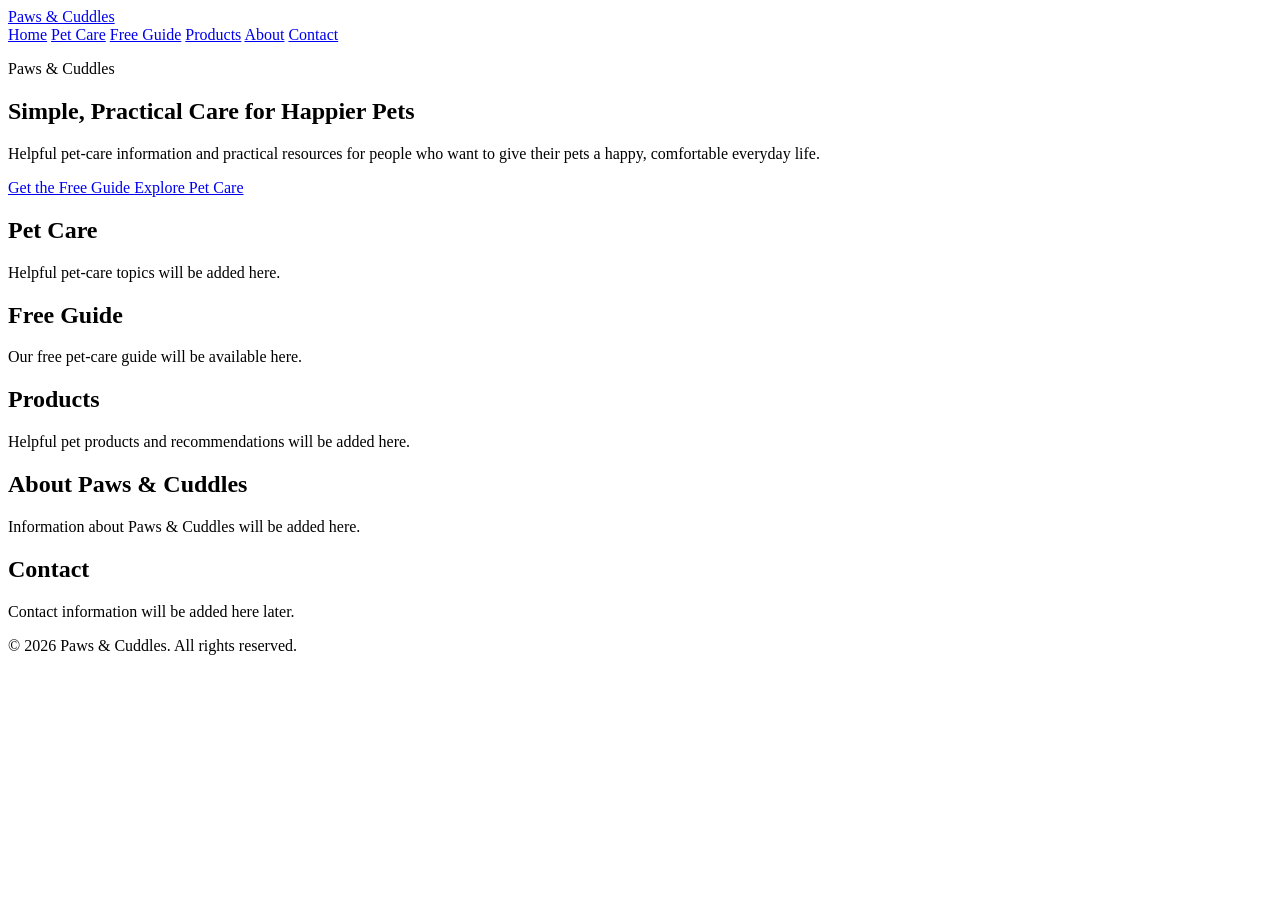
==== index.html @ 7f3f88e4 "Create index.html" ====
<!DOCTYPE html>
<html lang="en">
<head>
    <meta charset="UTF-8">
    <meta name="viewport" content="width=device-width, initial-scale=1.0">

    <title>Paws & Cuddles | Pet Care Made Simple</title>

    <meta
        name="description"
        content="Paws & Cuddles provides practical pet-care information, helpful guides, and resources for pet owners."
    >

    <link rel="stylesheet" href="css/styles.css">
</head>

<body>

    <header class="site-header">
        <div class="container">

            <a href="index.html" class="brand">
                Paws & Cuddles
            </a>

            <nav class="main-nav" aria-label="Main navigation">
                <a href="index.html">Home</a>
                <a href="#pet-care">Pet Care</a>
                <a href="#free-guide">Free Guide</a>
                <a href="#products">Products</a>
                <a href="#about">About</a>
                <a href="#contact">Contact</a>
            </nav>

        </div>
    </header>


    <main>

        <section class="hero">
            <div class="container">

                <p class="eyebrow">Paws & Cuddles</p>

                <h1>Simple, Practical Care for Happier Pets</h1>

                <p>
                    Helpful pet-care information and practical resources
                    for people who want to give their pets a happy,
                    comfortable everyday life.
                </p>

                <div class="hero-actions">
                    <a href="#free-guide" class="button">
                        Get the Free Guide
                    </a>

                    <a href="#pet-care" class="button button-secondary">
                        Explore Pet Care
                    </a>
                </div>

            </div>
        </section>


        <section id="pet-care" class="placeholder-section">
            <div class="container">
                <h2>Pet Care</h2>
                <p>
                    Helpful pet-care topics will be added here.
                </p>
            </div>
        </section>


        <section id="free-guide" class="placeholder-section">
            <div class="container">
                <h2>Free Guide</h2>
                <p>
                    Our free pet-care guide will be available here.
                </p>
            </div>
        </section>


        <section id="products" class="placeholder-section">
            <div class="container">
                <h2>Products</h2>
                <p>
                    Helpful pet products and recommendations will be
                    added here.
                </p>
            </div>
        </section>


        <section id="about" class="placeholder-section">
            <div class="container">
                <h2>About Paws & Cuddles</h2>
                <p>
                    Information about Paws & Cuddles will be added here.
                </p>
            </div>
        </section>


        <section id="contact" class="placeholder-section">
            <div class="container">
                <h2>Contact</h2>
                <p>
                    Contact information will be added here later.
                </p>
            </div>
        </section>

    </main>


    <footer class="site-footer">
        <div class="container">
            <p>
                &copy; 2026 Paws & Cuddles. All rights reserved.
            </p>
        </div>
    </footer>


    <script src="js/main.js"></script>

</body>
  </html>
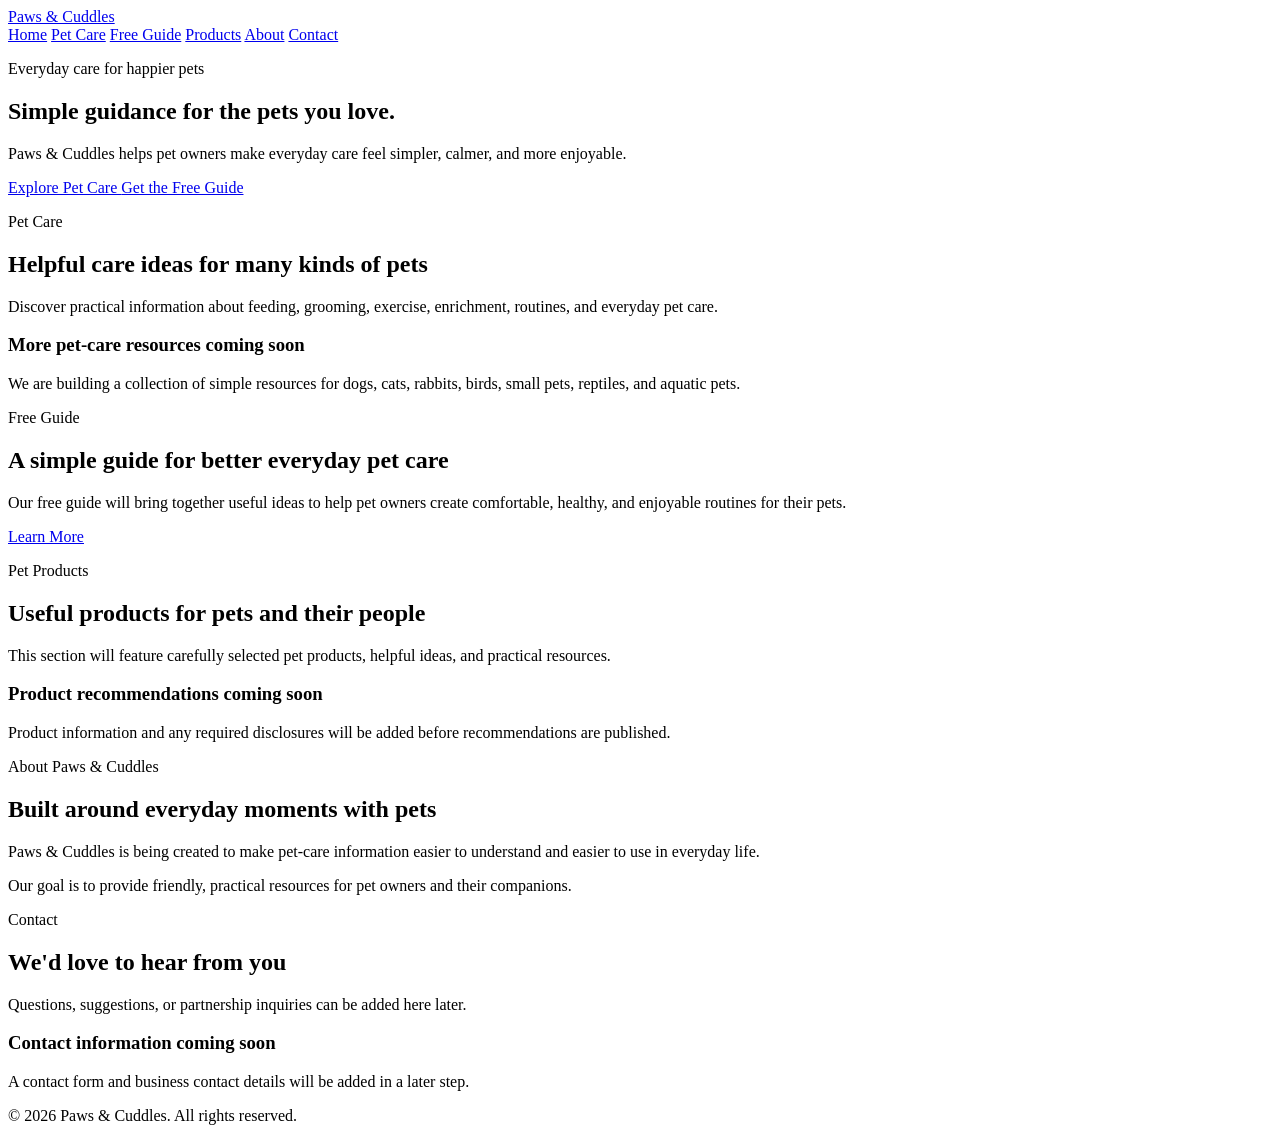
==== commit 54902388: "Build Paws & Cuddles homepage structure" ====
--- a/index.html
+++ b/index.html
@@ -1,133 +1,216 @@
-<!DOCTYPE html>
-<html lang="en">
+<!DOCTYPE html><html lang="en">
 <head>
     <meta charset="UTF-8">
-    <meta name="viewport" content="width=device-width, initial-scale=1.0">
-
-    <title>Paws & Cuddles | Pet Care Made Simple</title>
-
-    <meta
-        name="description"
-        content="Paws & Cuddles provides practical pet-care information, helpful guides, and resources for pet owners."
-    >
-
-    <link rel="stylesheet" href="css/styles.css">
-</head>
-
-<body>
-
-    <header class="site-header">
-        <div class="container">
-
-            <a href="index.html" class="brand">
-                Paws & Cuddles
+    <meta name="viewport" content="width=device-width, initial-scale=1.0"><title>Paws & Cuddles | Simple, Loving Pet Care</title>
+
+<meta
+    name="description"
+    content="Paws & Cuddles shares simple, practical pet-care guidance for dogs, cats, rabbits, birds, small pets, reptiles, and aquatic pets."
+>
+
+<link rel="stylesheet" href="CSS/styles.css">
+
+</head><body><!-- Header -->
+<header class="site-header">
+    <div class="container">
+
+        <a href="index.html" class="brand">
+            Paws & Cuddles
+        </a>
+
+        <nav class="main-nav" aria-label="Main navigation">
+            <a href="#home">Home</a>
+            <a href="#pet-care">Pet Care</a>
+            <a href="#free-guide">Free Guide</a>
+            <a href="#products">Products</a>
+            <a href="#about">About</a>
+            <a href="#contact">Contact</a>
+        </nav>
+
+    </div>
+</header>
+
+
+<main>
+
+    <!-- Hero -->
+    <section class="hero" id="home">
+        <div class="container">
+
+            <p class="eyebrow">Everyday care for happier pets</p>
+
+            <h1>
+                Simple guidance for the pets you love.
+            </h1>
+
+            <p>
+                Paws & Cuddles helps pet owners make everyday care
+                feel simpler, calmer, and more enjoyable.
+            </p>
+
+            <div class="hero-actions">
+                <a href="#pet-care" class="button">
+                    Explore Pet Care
+                </a>
+
+                <a href="#free-guide" class="button button-secondary">
+                    Get the Free Guide
+                </a>
+            </div>
+
+        </div>
+    </section>
+
+
+    <!-- Pet Care -->
+    <section class="placeholder-section" id="pet-care">
+        <div class="container">
+
+            <p class="eyebrow">Pet Care</p>
+
+            <h2>
+                Helpful care ideas for many kinds of pets
+            </h2>
+
+            <p>
+                Discover practical information about feeding, grooming,
+                exercise, enrichment, routines, and everyday pet care.
+            </p>
+
+            <div class="card">
+                <h3>More pet-care resources coming soon</h3>
+
+                <p>
+                    We are building a collection of simple resources
+                    for dogs, cats, rabbits, birds, small pets,
+                    reptiles, and aquatic pets.
+                </p>
+            </div>
+
+        </div>
+    </section>
+
+
+    <!-- Free Guide -->
+    <section class="placeholder-section" id="free-guide">
+        <div class="container">
+
+            <p class="eyebrow">Free Guide</p>
+
+            <h2>
+                A simple guide for better everyday pet care
+            </h2>
+
+            <p>
+                Our free guide will bring together useful ideas to help
+                pet owners create comfortable, healthy, and enjoyable
+                routines for their pets.
+            </p>
+
+            <a href="#contact" class="button">
+                Learn More
             </a>
 
-            <nav class="main-nav" aria-label="Main navigation">
-                <a href="index.html">Home</a>
-                <a href="#pet-care">Pet Care</a>
-                <a href="#free-guide">Free Guide</a>
-                <a href="#products">Products</a>
-                <a href="#about">About</a>
-                <a href="#contact">Contact</a>
-            </nav>
-
-        </div>
-    </header>
-
-
-    <main>
-
-        <section class="hero">
-            <div class="container">
-
-                <p class="eyebrow">Paws & Cuddles</p>
-
-                <h1>Simple, Practical Care for Happier Pets</h1>
+        </div>
+    </section>
+
+
+    <!-- Products -->
+    <section class="placeholder-section" id="products">
+        <div class="container">
+
+            <p class="eyebrow">Pet Products</p>
+
+            <h2>
+                Useful products for pets and their people
+            </h2>
+
+            <p>
+                This section will feature carefully selected pet products,
+                helpful ideas, and practical resources.
+            </p>
+
+            <div class="card">
+                <h3>Product recommendations coming soon</h3>
 
                 <p>
-                    Helpful pet-care information and practical resources
-                    for people who want to give their pets a happy,
-                    comfortable everyday life.
+                    Product information and any required disclosures
+                    will be added before recommendations are published.
                 </p>
-
-                <div class="hero-actions">
-                    <a href="#free-guide" class="button">
-                        Get the Free Guide
-                    </a>
-
-                    <a href="#pet-care" class="button button-secondary">
-                        Explore Pet Care
-                    </a>
-                </div>
-
-            </div>
-        </section>
-
-
-        <section id="pet-care" class="placeholder-section">
-            <div class="container">
-                <h2>Pet Care</h2>
+            </div>
+
+        </div>
+    </section>
+
+
+    <!-- About -->
+    <section class="placeholder-section" id="about">
+        <div class="container">
+
+            <p class="eyebrow">About Paws & Cuddles</p>
+
+            <h2>
+                Built around everyday moments with pets
+            </h2>
+
+            <p>
+                Paws & Cuddles is being created to make pet-care
+                information easier to understand and easier to use
+                in everyday life.
+            </p>
+
+            <p>
+                Our goal is to provide friendly, practical resources
+                for pet owners and their companions.
+            </p>
+
+        </div>
+    </section>
+
+
+    <!-- Contact -->
+    <section class="placeholder-section" id="contact">
+        <div class="container">
+
+            <p class="eyebrow">Contact</p>
+
+            <h2>
+                We'd love to hear from you
+            </h2>
+
+            <p>
+                Questions, suggestions, or partnership inquiries
+                can be added here later.
+            </p>
+
+            <div class="card">
+                <h3>Contact information coming soon</h3>
+
                 <p>
-                    Helpful pet-care topics will be added here.
+                    A contact form and business contact details
+                    will be added in a later step.
                 </p>
             </div>
-        </section>
-
-
-        <section id="free-guide" class="placeholder-section">
-            <div class="container">
-                <h2>Free Guide</h2>
-                <p>
-                    Our free pet-care guide will be available here.
-                </p>
-            </div>
-        </section>
-
-
-        <section id="products" class="placeholder-section">
-            <div class="container">
-                <h2>Products</h2>
-                <p>
-                    Helpful pet products and recommendations will be
-                    added here.
-                </p>
-            </div>
-        </section>
-
-
-        <section id="about" class="placeholder-section">
-            <div class="container">
-                <h2>About Paws & Cuddles</h2>
-                <p>
-                    Information about Paws & Cuddles will be added here.
-                </p>
-            </div>
-        </section>
-
-
-        <section id="contact" class="placeholder-section">
-            <div class="container">
-                <h2>Contact</h2>
-                <p>
-                    Contact information will be added here later.
-                </p>
-            </div>
-        </section>
-
-    </main>
-
-
-    <footer class="site-footer">
-        <div class="container">
-            <p>
-                &copy; 2026 Paws & Cuddles. All rights reserved.
-            </p>
-        </div>
-    </footer>
-
-
-    <script src="js/main.js"></script>
+
+        </div>
+    </section>
+
+</main>
+
+
+<!-- Footer -->
+<footer class="site-footer">
+    <div class="container">
+
+        <p>
+            &copy; 2026 Paws & Cuddles. All rights reserved.
+        </p>
+
+    </div>
+</footer>
+
+
+<script src="js/main.js"></script>
 
 </body>
-  </html>
+</html>
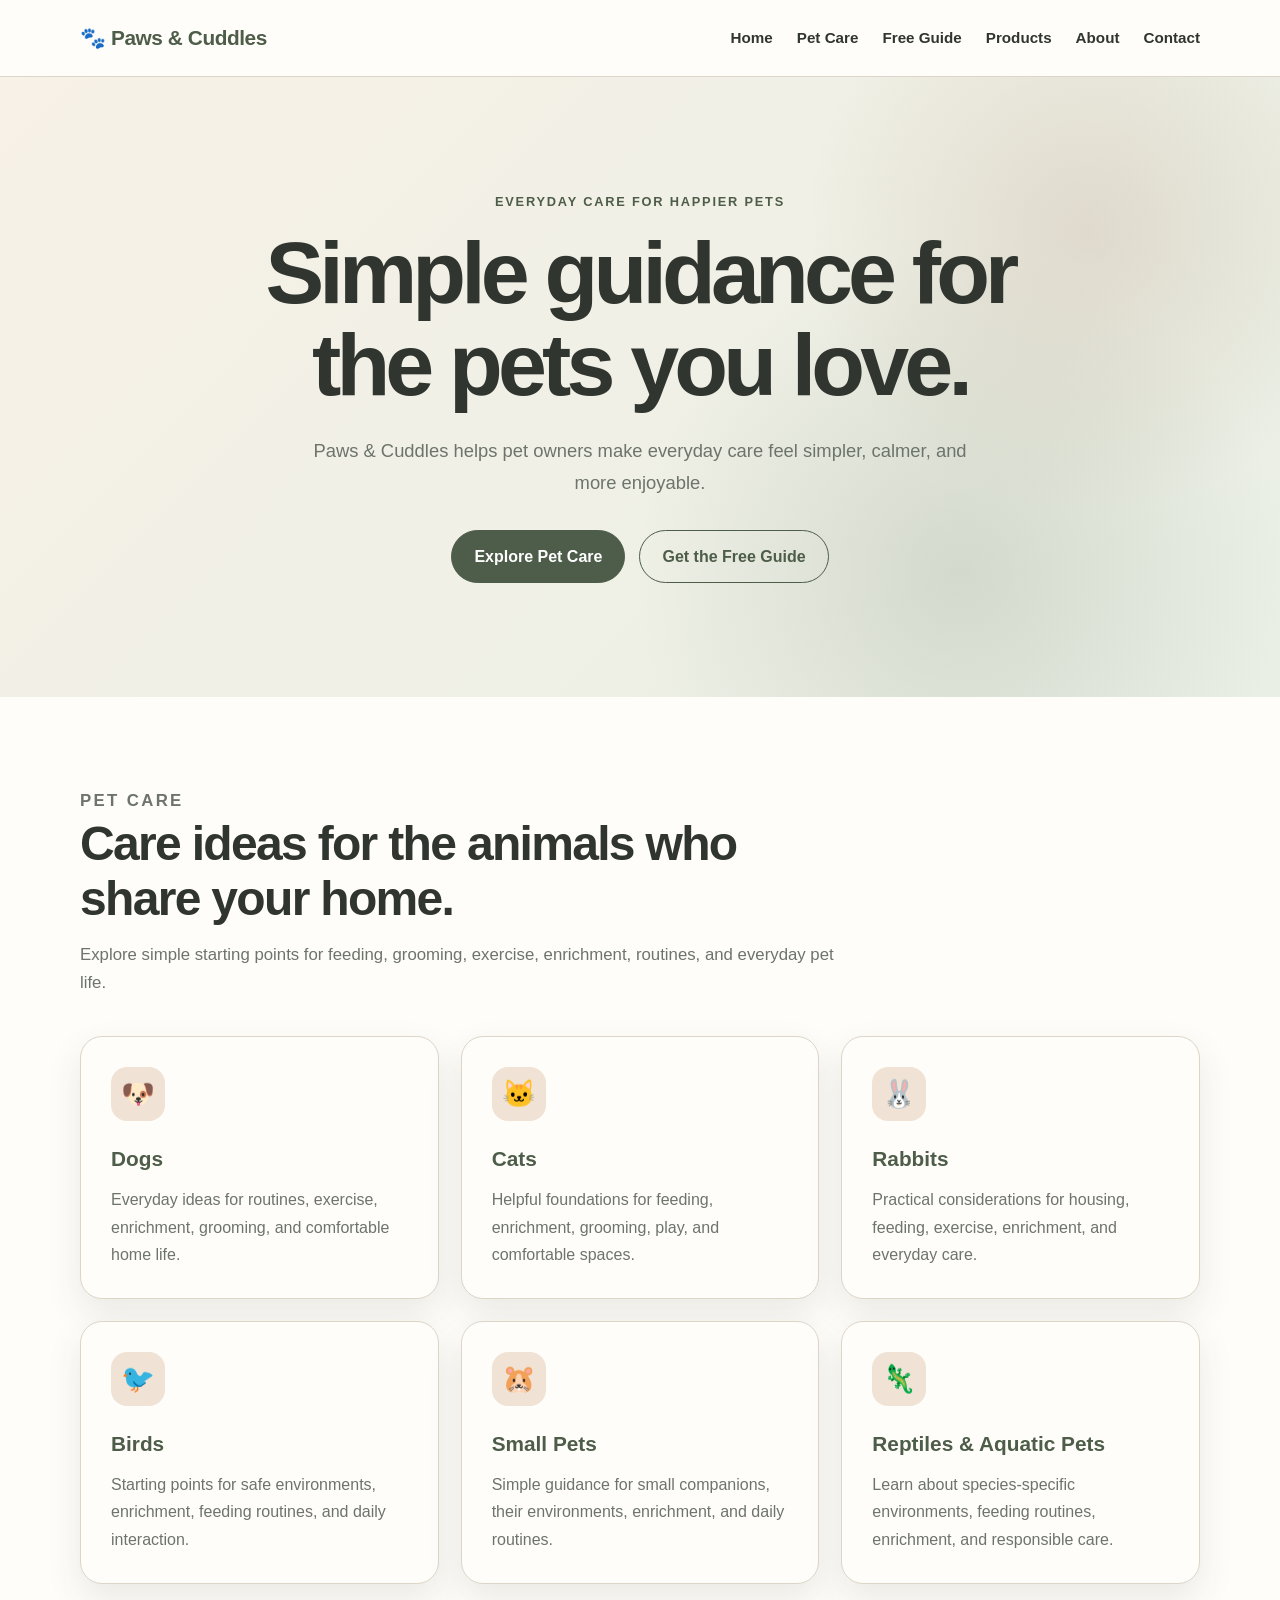
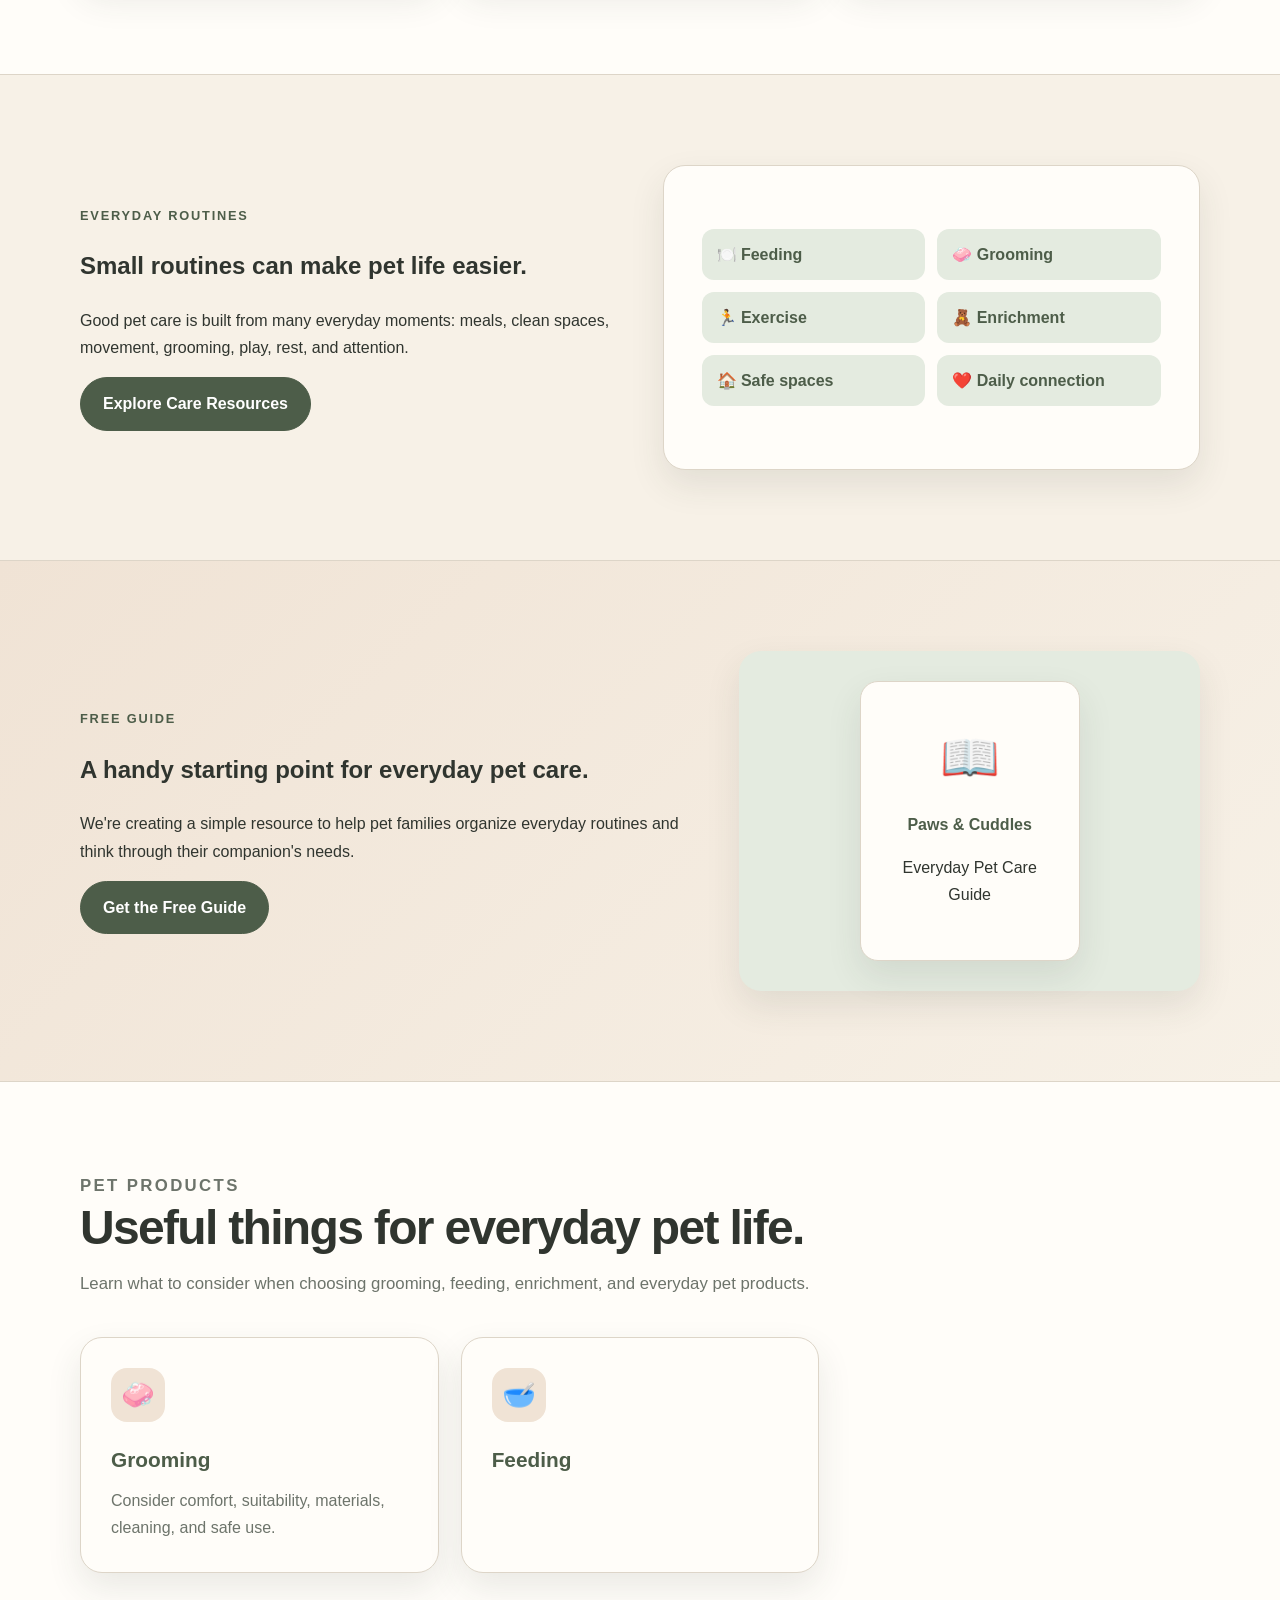
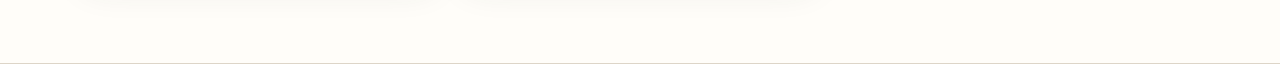
==== commit 648e7f43: "Update index.html" ====
--- a/index.html
+++ b/index.html
@@ -1,27 +1,560 @@
-<!DOCTYPE html><html lang="en">
+<!DOCTYPE html>
+<html lang="en">
 <head>
     <meta charset="UTF-8">
-    <meta name="viewport" content="width=device-width, initial-scale=1.0"><title>Paws & Cuddles | Simple, Loving Pet Care</title>
-
-<meta
-    name="description"
-    content="Paws & Cuddles shares simple, practical pet-care guidance for dogs, cats, rabbits, birds, small pets, reptiles, and aquatic pets."
->
-
-<link rel="stylesheet" href="CSS/styles.css">
-
-</head><body><!-- Header -->
+
+    <meta
+        name="viewport"
+        content="width=device-width, initial-scale=1.0"
+    >
+
+    <title>Paws & Cuddles | Simple, Loving Pet Care</title>
+
+    <meta
+        name="description"
+        content="Paws & Cuddles shares simple, practical pet-care guidance for dogs, cats, rabbits, birds, small pets, reptiles, and aquatic pets."
+    >
+
+    <style>
+        :root {
+            --cream: #f7f1e7;
+            --cream-dark: #eee4d5;
+            --white: #fffdf9;
+            --sage: #71806b;
+            --sage-dark: #4d5d49;
+            --sage-light: #e4ebe0;
+            --brown: #9a7659;
+            --brown-light: #f0e3d5;
+            --text: #30352f;
+            --muted: #6d746b;
+            --border: #ddd5c8;
+            --shadow: 0 15px 35px rgba(50, 55, 48, 0.10);
+            --radius: 22px;
+            --max-width: 1120px;
+        }
+
+        * {
+            box-sizing: border-box;
+        }
+
+        html {
+            scroll-behavior: smooth;
+        }
+
+        body {
+            margin: 0;
+            background: var(--white);
+            color: var(--text);
+            font-family: Arial, Helvetica, sans-serif;
+            line-height: 1.7;
+        }
+
+        a {
+            color: var(--sage-dark);
+            text-decoration: none;
+        }
+
+        a:hover {
+            text-decoration: none;
+        }
+
+        .container {
+            width: min(92%, var(--max-width));
+            margin: 0 auto;
+        }
+
+        /* HEADER */
+
+        .site-header {
+            position: sticky;
+            top: 0;
+            z-index: 1000;
+            background: rgba(255, 253, 249, 0.97);
+            border-bottom: 1px solid var(--border);
+            backdrop-filter: blur(10px);
+        }
+
+        .site-header .container {
+            min-height: 76px;
+            display: flex;
+            align-items: center;
+            justify-content: space-between;
+            gap: 30px;
+        }
+
+        .brand {
+            color: var(--sage-dark);
+            font-size: 1.3rem;
+            font-weight: 800;
+            letter-spacing: -0.02em;
+        }
+
+        .main-nav {
+            display: flex;
+            align-items: center;
+            gap: 24px;
+        }
+
+        .main-nav a {
+            color: var(--text);
+            font-size: 0.95rem;
+            font-weight: 600;
+        }
+
+        .main-nav a:hover {
+            color: var(--sage-dark);
+        }
+
+        /* HERO */
+
+        .hero {
+            min-height: 620px;
+            display: flex;
+            align-items: center;
+            background:
+                radial-gradient(
+                    circle at 85% 25%,
+                    rgba(154, 118, 89, 0.18),
+                    transparent 24%
+                ),
+                radial-gradient(
+                    circle at 75% 80%,
+                    rgba(113, 128, 107, 0.20),
+                    transparent 30%
+                ),
+                linear-gradient(
+                    135deg,
+                    #f7f1e7,
+                    #e9efe5
+                );
+            padding: 100px 0;
+        }
+
+        .hero .container {
+            max-width: 900px;
+            text-align: center;
+        }
+
+        .eyebrow {
+            margin: 0 0 14px;
+            color: var(--sage-dark);
+            font-size: 0.8rem;
+            font-weight: 800;
+            letter-spacing: 0.14em;
+            text-transform: uppercase;
+        }
+
+        .hero h1 {
+            max-width: 850px;
+            margin: 0 auto 24px;
+            color: var(--text);
+            font-size: clamp(2.7rem, 7vw, 5.5rem);
+            line-height: 1.05;
+            letter-spacing: -0.055em;
+        }
+
+        .hero-description {
+            max-width: 690px;
+            margin: 0 auto 32px;
+            color: var(--muted);
+            font-size: 1.15rem;
+        }
+
+        .hero-actions {
+            display: flex;
+            justify-content: center;
+            flex-wrap: wrap;
+            gap: 14px;
+        }
+
+        /* BUTTONS */
+
+        .button {
+            display: inline-flex;
+            align-items: center;
+            justify-content: center;
+            min-height: 48px;
+            padding: 12px 22px;
+            border: 1px solid var(--sage-dark);
+            border-radius: 999px;
+            background: var(--sage-dark);
+            color: #ffffff;
+            font-weight: 700;
+            transition: 0.2s ease;
+        }
+
+        .button:hover {
+            background: var(--sage);
+            border-color: var(--sage);
+            color: #ffffff;
+            transform: translateY(-2px);
+        }
+
+        .button-secondary {
+            background: transparent;
+            color: var(--sage-dark);
+        }
+
+        .button-secondary:hover {
+            background: var(--sage-light);
+            color: var(--sage-dark);
+        }
+
+        /* SECTIONS */
+
+        .section {
+            padding: 90px 0;
+            border-bottom: 1px solid var(--border);
+        }
+
+        .section-soft {
+            background: var(--cream);
+        }
+
+        .section-sage {
+            background: var(--sage-light);
+        }
+
+        .section-heading {
+            max-width: 760px;
+            margin-bottom: 38px;
+        }
+
+        .section-heading h2 {
+            margin: 0 0 15px;
+            font-size: clamp(2rem, 4vw, 3rem);
+            line-height: 1.15;
+            letter-spacing: -0.035em;
+        }
+
+        .section-heading p {
+            margin: 0;
+            color: var(--muted);
+            font-size: 1.05rem;
+        }
+
+        /* CARDS */
+
+        .card-grid {
+            display: grid;
+            grid-template-columns: repeat(3, 1fr);
+            gap: 22px;
+        }
+
+        .card {
+            padding: 30px;
+            background: var(--white);
+            border: 1px solid var(--border);
+            border-radius: var(--radius);
+            box-shadow: var(--shadow);
+            transition: 0.2s ease;
+        }
+
+        .card:hover {
+            transform: translateY(-4px);
+        }
+
+        .card-icon {
+            width: 54px;
+            height: 54px;
+            display: flex;
+            align-items: center;
+            justify-content: center;
+            margin-bottom: 20px;
+            border-radius: 16px;
+            background: var(--brown-light);
+            font-size: 1.7rem;
+        }
+
+        .card h3 {
+            margin: 0 0 10px;
+            color: var(--sage-dark);
+            font-size: 1.3rem;
+        }
+
+        .card p {
+            margin: 0;
+            color: var(--muted);
+        }
+
+        /* FEATURE */
+
+        .feature {
+            display: grid;
+            grid-template-columns: 1fr 1fr;
+            gap: 45px;
+            align-items: center;
+        }
+
+        .feature-box {
+            padding: 38px;
+            background: var(--white);
+            border: 1px solid var(--border);
+            border-radius: var(--radius);
+            box-shadow: var(--shadow);
+        }
+
+        .feature-box h2 {
+            margin-top: 0;
+            font-size: 2.3rem;
+            line-height: 1.15;
+        }
+
+        .feature-box p {
+            color: var(--muted);
+        }
+
+        .pet-list {
+            display: grid;
+            grid-template-columns: 1fr 1fr;
+            gap: 12px;
+            margin: 25px 0;
+            padding: 0;
+            list-style: none;
+        }
+
+        .pet-list li {
+            padding: 12px 15px;
+            background: var(--sage-light);
+            border-radius: 12px;
+            color: var(--sage-dark);
+            font-weight: 700;
+        }
+
+        /* GUIDE */
+
+        .guide {
+            background:
+                linear-gradient(
+                    135deg,
+                    var(--brown-light),
+                    var(--cream)
+                );
+        }
+
+        .guide-box {
+            display: grid;
+            grid-template-columns: 1fr 0.75fr;
+            gap: 45px;
+            align-items: center;
+        }
+
+        .guide-art {
+            min-height: 280px;
+            display: flex;
+            align-items: center;
+            justify-content: center;
+            padding: 30px;
+            border-radius: var(--radius);
+            background: var(--sage-light);
+            box-shadow: var(--shadow);
+        }
+
+        .guide-card {
+            width: 220px;
+            padding: 35px 25px;
+            background: var(--white);
+            border: 1px solid var(--border);
+            border-radius: 18px;
+            box-shadow: var(--shadow);
+            text-align: center;
+        }
+
+        .guide-card span {
+            display: block;
+            margin-bottom: 12px;
+            font-size: 3rem;
+        }
+
+        .guide-card strong {
+            color: var(--sage-dark);
+        }
+
+        /* ABOUT */
+
+        .about-box {
+            max-width: 850px;
+        }
+
+        .about-box p {
+            color: var(--muted);
+            font-size: 1.05rem;
+        }
+
+        /* CONTACT */
+
+        .contact-box {
+            padding: 40px;
+            background: var(--white);
+            border: 1px solid var(--border);
+            border-radius: var(--radius);
+            box-shadow: var(--shadow);
+        }
+
+        .contact-box p {
+            color: var(--muted);
+        }
+
+        .email {
+            display: inline-block;
+            margin: 10px 0 25px;
+            font-weight: 800;
+            font-size: 1.1rem;
+        }
+
+        /* FOOTER */
+
+        .site-footer {
+            padding: 55px 0 25px;
+            background: #343c33;
+            color: #ffffff;
+        }
+
+        .footer-grid {
+            display: grid;
+            grid-template-columns: 1.5fr 1fr 1fr;
+            gap: 40px;
+        }
+
+        .footer-brand {
+            color: #ffffff;
+        }
+
+        .site-footer h3 {
+            margin-top: 0;
+        }
+
+        .site-footer p {
+            color: #dce2d9;
+        }
+
+        .site-footer a {
+            display: block;
+            margin: 8px 0;
+            color: #dce2d9;
+        }
+
+        .site-footer a:hover {
+            color: #ffffff;
+        }
+
+        .footer-bottom {
+            margin-top: 40px;
+            padding-top: 20px;
+            border-top: 1px solid rgba(255,255,255,0.15);
+            color: #cbd2c9;
+            font-size: 0.9rem;
+        }
+
+        /* MOBILE */
+
+        @media (max-width: 850px) {
+
+            .main-nav {
+                gap: 13px;
+            }
+
+            .main-nav a {
+                font-size: 0.82rem;
+            }
+
+            .card-grid {
+                grid-template-columns: 1fr 1fr;
+            }
+
+            .feature,
+            .guide-box {
+                grid-template-columns: 1fr;
+            }
+
+            .hero {
+                min-height: auto;
+                padding: 80px 0;
+            }
+        }
+
+        @media (max-width: 600px) {
+
+            .container {
+                width: min(90%, var(--max-width));
+            }
+
+            .site-header .container {
+                min-height: auto;
+                padding: 14px 0;
+                flex-direction: column;
+                gap: 10px;
+            }
+
+            .main-nav {
+                width: 100%;
+                justify-content: center;
+                flex-wrap: wrap;
+                gap: 7px 13px;
+            }
+
+            .main-nav a {
+                font-size: 0.77rem;
+            }
+
+            .hero {
+                padding: 70px 0;
+            }
+
+            .hero h1 {
+                font-size: 2.7rem;
+            }
+
+            .hero-description {
+                font-size: 1rem;
+            }
+
+            .hero-actions {
+                flex-direction: column;
+            }
+
+            .button {
+                width: 100%;
+            }
+
+            .section {
+                padding: 60px 0;
+            }
+
+            .card-grid {
+                grid-template-columns: 1fr;
+            }
+
+            .pet-list {
+                grid-template-columns: 1fr;
+            }
+
+            .feature-box,
+            .contact-box {
+                padding: 25px;
+            }
+
+            .footer-grid {
+                grid-template-columns: 1fr;
+                gap: 25px;
+            }
+        }
+    </style>
+</head>
+
+<body>
+
 <header class="site-header">
     <div class="container">
 
         <a href="index.html" class="brand">
-            Paws & Cuddles
+            🐾 Paws & Cuddles
         </a>
 
         <nav class="main-nav" aria-label="Main navigation">
             <a href="#home">Home</a>
             <a href="#pet-care">Pet Care</a>
-            <a href="#free-guide">Free Guide</a>
+            <a href="#guide">Free Guide</a>
             <a href="#products">Products</a>
             <a href="#about">About</a>
             <a href="#contact">Contact</a>
@@ -30,20 +563,22 @@
     </div>
 </header>
 
-
 <main>
 
-    <!-- Hero -->
+    <!-- HERO -->
+
     <section class="hero" id="home">
         <div class="container">
 
-            <p class="eyebrow">Everyday care for happier pets</p>
+            <p class="eyebrow">
+                Everyday care for happier pets
+            </p>
 
             <h1>
                 Simple guidance for the pets you love.
             </h1>
 
-            <p>
+            <p class="hero-description">
                 Paws & Cuddles helps pet owners make everyday care
                 feel simpler, calmer, and more enjoyable.
             </p>
@@ -53,7 +588,7 @@
                     Explore Pet Care
                 </a>
 
-                <a href="#free-guide" class="button button-secondary">
+                <a href="#guide" class="button button-secondary">
                     Get the Free Guide
                 </a>
             </div>
@@ -62,155 +597,265 @@
     </section>
 
 
-    <!-- Pet Care -->
-    <section class="placeholder-section" id="pet-care">
+    <!-- PET CARE -->
+
+    <section class="section" id="pet-care">
+
         <div class="container">
 
-            <p class="eyebrow">Pet Care</p>
-
-            <h2>
-                Helpful care ideas for many kinds of pets
-            </h2>
-
-            <p>
-                Discover practical information about feeding, grooming,
-                exercise, enrichment, routines, and everyday pet care.
-            </p>
-
-            <div class="card">
-                <h3>More pet-care resources coming soon</h3>
+            <div class="section-heading">
+
+                <p class="eyebrow">
+                    Pet Care
+                </p>
+
+                <h2>
+                    Care ideas for the animals who share your home.
+                </h2>
 
                 <p>
-                    We are building a collection of simple resources
-                    for dogs, cats, rabbits, birds, small pets,
-                    reptiles, and aquatic pets.
+                    Explore simple starting points for feeding,
+                    grooming, exercise, enrichment, routines,
+                    and everyday pet life.
                 </p>
+
             </div>
 
+            <div class="card-grid">
+
+                <article class="card">
+                    <div class="card-icon">🐶</div>
+
+                    <h3>Dogs</h3>
+
+                    <p>
+                        Everyday ideas for routines, exercise,
+                        enrichment, grooming, and comfortable
+                        home life.
+                    </p>
+                </article>
+
+                <article class="card">
+                    <div class="card-icon">🐱</div>
+
+                    <h3>Cats</h3>
+
+                    <p>
+                        Helpful foundations for feeding,
+                        enrichment, grooming, play, and
+                        comfortable spaces.
+                    </p>
+                </article>
+
+                <article class="card">
+                    <div class="card-icon">🐰</div>
+
+                    <h3>Rabbits</h3>
+
+                    <p>
+                        Practical considerations for housing,
+                        feeding, exercise, enrichment, and
+                        everyday care.
+                    </p>
+                </article>
+
+                <article class="card">
+                    <div class="card-icon">🐦</div>
+
+                    <h3>Birds</h3>
+
+                    <p>
+                        Starting points for safe environments,
+                        enrichment, feeding routines, and
+                        daily interaction.
+                    </p>
+                </article>
+
+                <article class="card">
+                    <div class="card-icon">🐹</div>
+
+                    <h3>Small Pets</h3>
+
+                    <p>
+                        Simple guidance for small companions,
+                        their environments, enrichment, and
+                        daily routines.
+                    </p>
+                </article>
+
+                <article class="card">
+                    <div class="card-icon">🦎</div>
+
+                    <h3>Reptiles & Aquatic Pets</h3>
+
+                    <p>
+                        Learn about species-specific environments,
+                        feeding routines, enrichment, and
+                        responsible care.
+                    </p>
+                </article>
+
+            </div>
+
         </div>
+
     </section>
 
 
-    <!-- Free Guide -->
-    <section class="placeholder-section" id="free-guide">
+    <!-- ROUTINES -->
+
+    <section class="section section-soft">
+
         <div class="container">
 
-            <p class="eyebrow">Free Guide</p>
-
-            <h2>
-                A simple guide for better everyday pet care
-            </h2>
-
-            <p>
-                Our free guide will bring together useful ideas to help
-                pet owners create comfortable, healthy, and enjoyable
-                routines for their pets.
-            </p>
-
-            <a href="#contact" class="button">
-                Learn More
-            </a>
+            <div class="feature">
+
+                <div>
+
+                    <p class="eyebrow">
+                        Everyday routines
+                    </p>
+
+                    <h2>
+                        Small routines can make pet life easier.
+                    </h2>
+
+                    <p>
+                        Good pet care is built from many everyday
+                        moments: meals, clean spaces, movement,
+                        grooming, play, rest, and attention.
+                    </p>
+
+                    <a href="pet-care.html" class="button">
+                        Explore Care Resources
+                    </a>
+
+                </div>
+
+                <div class="feature-box">
+
+                    <ul class="pet-list">
+
+                        <li>🍽️ Feeding</li>
+
+                        <li>🧼 Grooming</li>
+
+                        <li>🏃 Exercise</li>
+
+                        <li>🧸 Enrichment</li>
+
+                        <li>🏠 Safe spaces</li>
+
+                        <li>❤️ Daily connection</li>
+
+                    </ul>
+
+                </div>
+
+            </div>
 
         </div>
+
     </section>
 
 
-    <!-- Products -->
-    <section class="placeholder-section" id="products">
+    <!-- FREE GUIDE -->
+
+    <section class="section guide" id="guide">
+
         <div class="container">
 
-            <p class="eyebrow">Pet Products</p>
-
-            <h2>
-                Useful products for pets and their people
-            </h2>
-
-            <p>
-                This section will feature carefully selected pet products,
-                helpful ideas, and practical resources.
-            </p>
-
-            <div class="card">
-                <h3>Product recommendations coming soon</h3>
+            <div class="guide-box">
+
+                <div>
+
+                    <p class="eyebrow">
+                        Free Guide
+                    </p>
+
+                    <h2>
+                        A handy starting point for everyday pet care.
+                    </h2>
+
+                    <p>
+                        We're creating a simple resource to help
+                        pet families organize everyday routines
+                        and think through their companion's needs.
+                    </p>
+
+                    <a href="free-guide.html" class="button">
+                        Get the Free Guide
+                    </a>
+
+                </div>
+
+                <div class="guide-art">
+
+                    <div class="guide-card">
+
+                        <span>📖</span>
+
+                        <strong>
+                            Paws & Cuddles
+                        </strong>
+
+                        <p>
+                            Everyday Pet Care Guide
+                        </p>
+
+                    </div>
+
+                </div>
+
+            </div>
+
+        </div>
+
+    </section>
+
+
+    <!-- PRODUCTS -->
+
+    <section class="section" id="products">
+
+        <div class="container">
+
+            <div class="section-heading">
+
+                <p class="eyebrow">
+                    Pet Products
+                </p>
+
+                <h2>
+                    Useful things for everyday pet life.
+                </h2>
 
                 <p>
-                    Product information and any required disclosures
-                    will be added before recommendations are published.
+                    Learn what to consider when choosing grooming,
+                    feeding, enrichment, and everyday pet products.
                 </p>
+
             </div>
 
-        </div>
-    </section>
-
-
-    <!-- About -->
-    <section class="placeholder-section" id="about">
-        <div class="container">
-
-            <p class="eyebrow">About Paws & Cuddles</p>
-
-            <h2>
-                Built around everyday moments with pets
-            </h2>
-
-            <p>
-                Paws & Cuddles is being created to make pet-care
-                information easier to understand and easier to use
-                in everyday life.
-            </p>
-
-            <p>
-                Our goal is to provide friendly, practical resources
-                for pet owners and their companions.
-            </p>
-
-        </div>
-    </section>
-
-
-    <!-- Contact -->
-    <section class="placeholder-section" id="contact">
-        <div class="container">
-
-            <p class="eyebrow">Contact</p>
-
-            <h2>
-                We'd love to hear from you
-            </h2>
-
-            <p>
-                Questions, suggestions, or partnership inquiries
-                can be added here later.
-            </p>
-
-            <div class="card">
-                <h3>Contact information coming soon</h3>
-
-                <p>
-                    A contact form and business contact details
-                    will be added in a later step.
-                </p>
-            </div>
-
-        </div>
-    </section>
-
-</main>
-
-
-<!-- Footer -->
-<footer class="site-footer">
-    <div class="container">
-
-        <p>
-            &copy; 2026 Paws & Cuddles. All rights reserved.
-        </p>
-
-    </div>
-</footer>
-
-
-<script src="js/main.js"></script>
-
-</body>
-</html>
+            <div class="card-grid">
+
+                <article class="card">
+
+                    <div class="card-icon">🧼</div>
+
+                    <h3>Grooming</h3>
+
+                    <p>
+                        Consider comfort, suitability, materials,
+                        cleaning, and safe use.
+                    </p>
+
+                </article>
+
+                <article class="card">
+
+                    <div class="card-icon">🥣</div>
+
+                    <h3>Feeding</h3>
+
+       
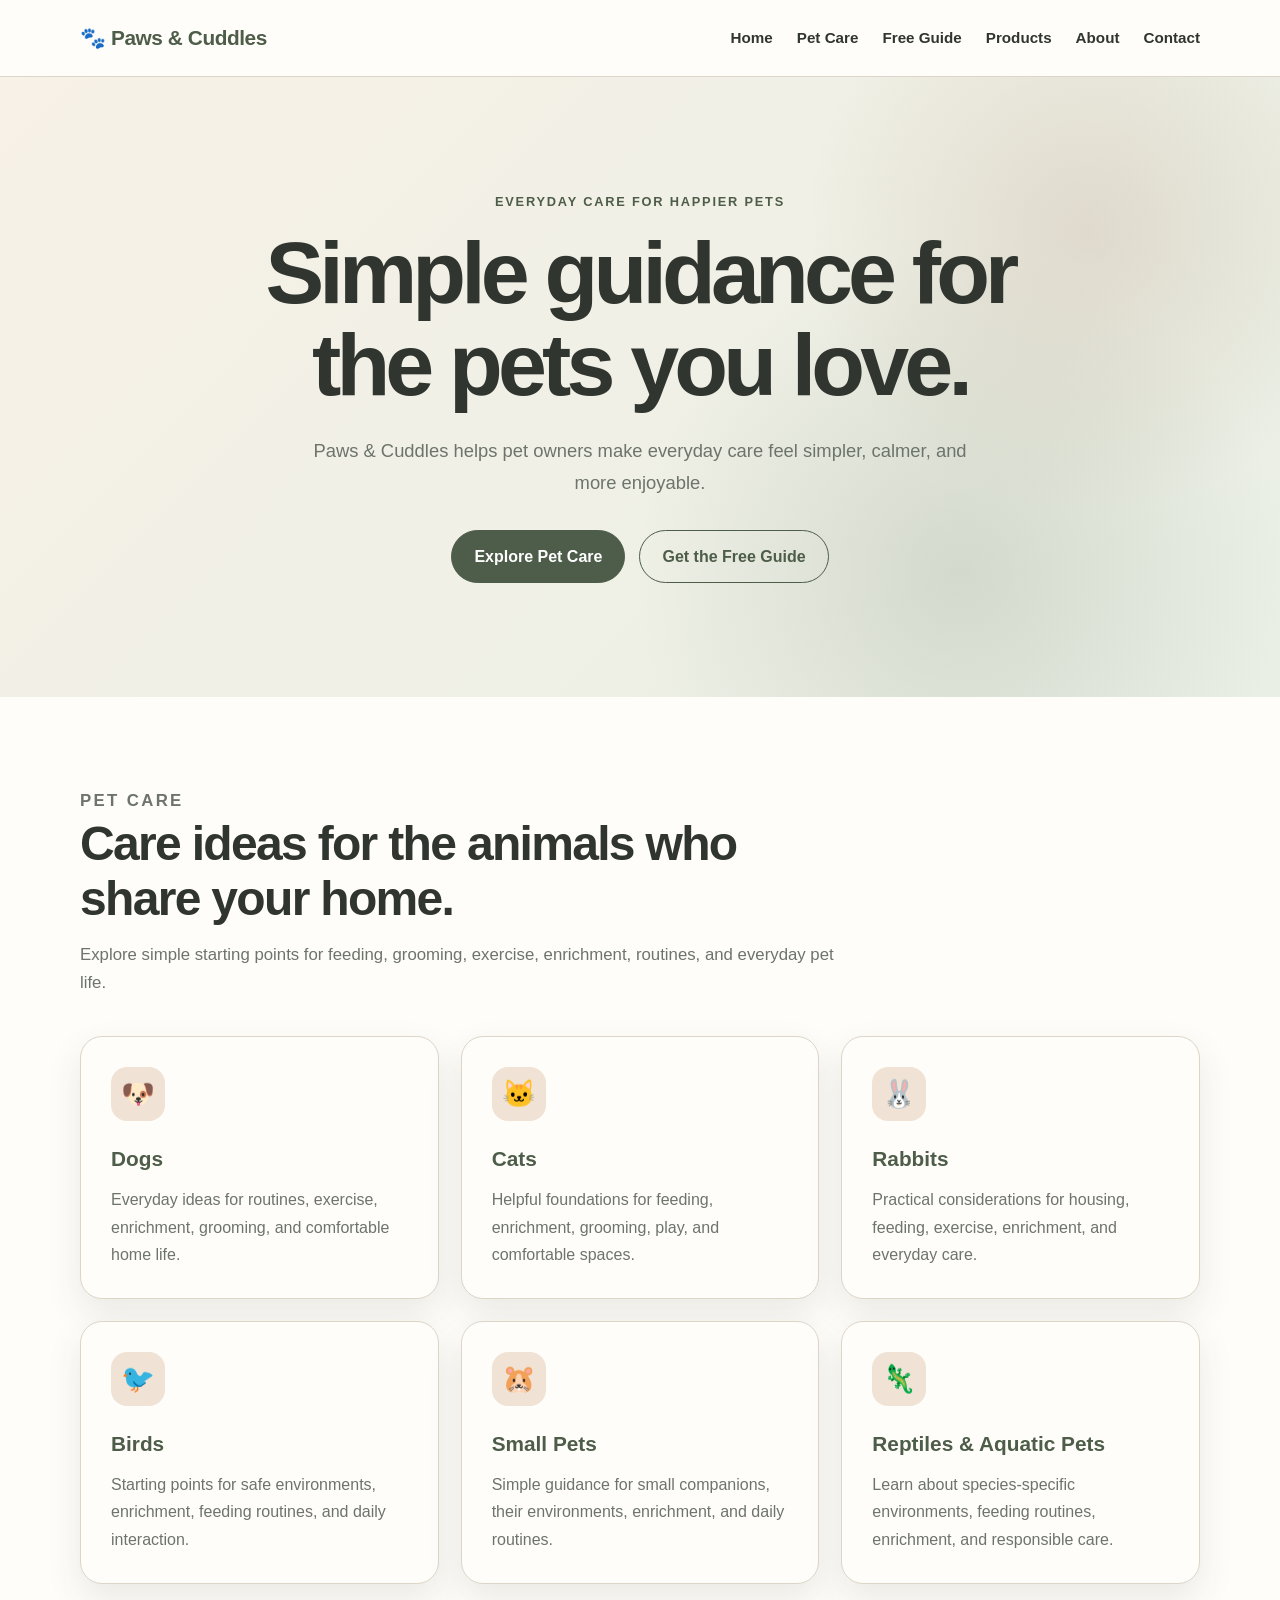
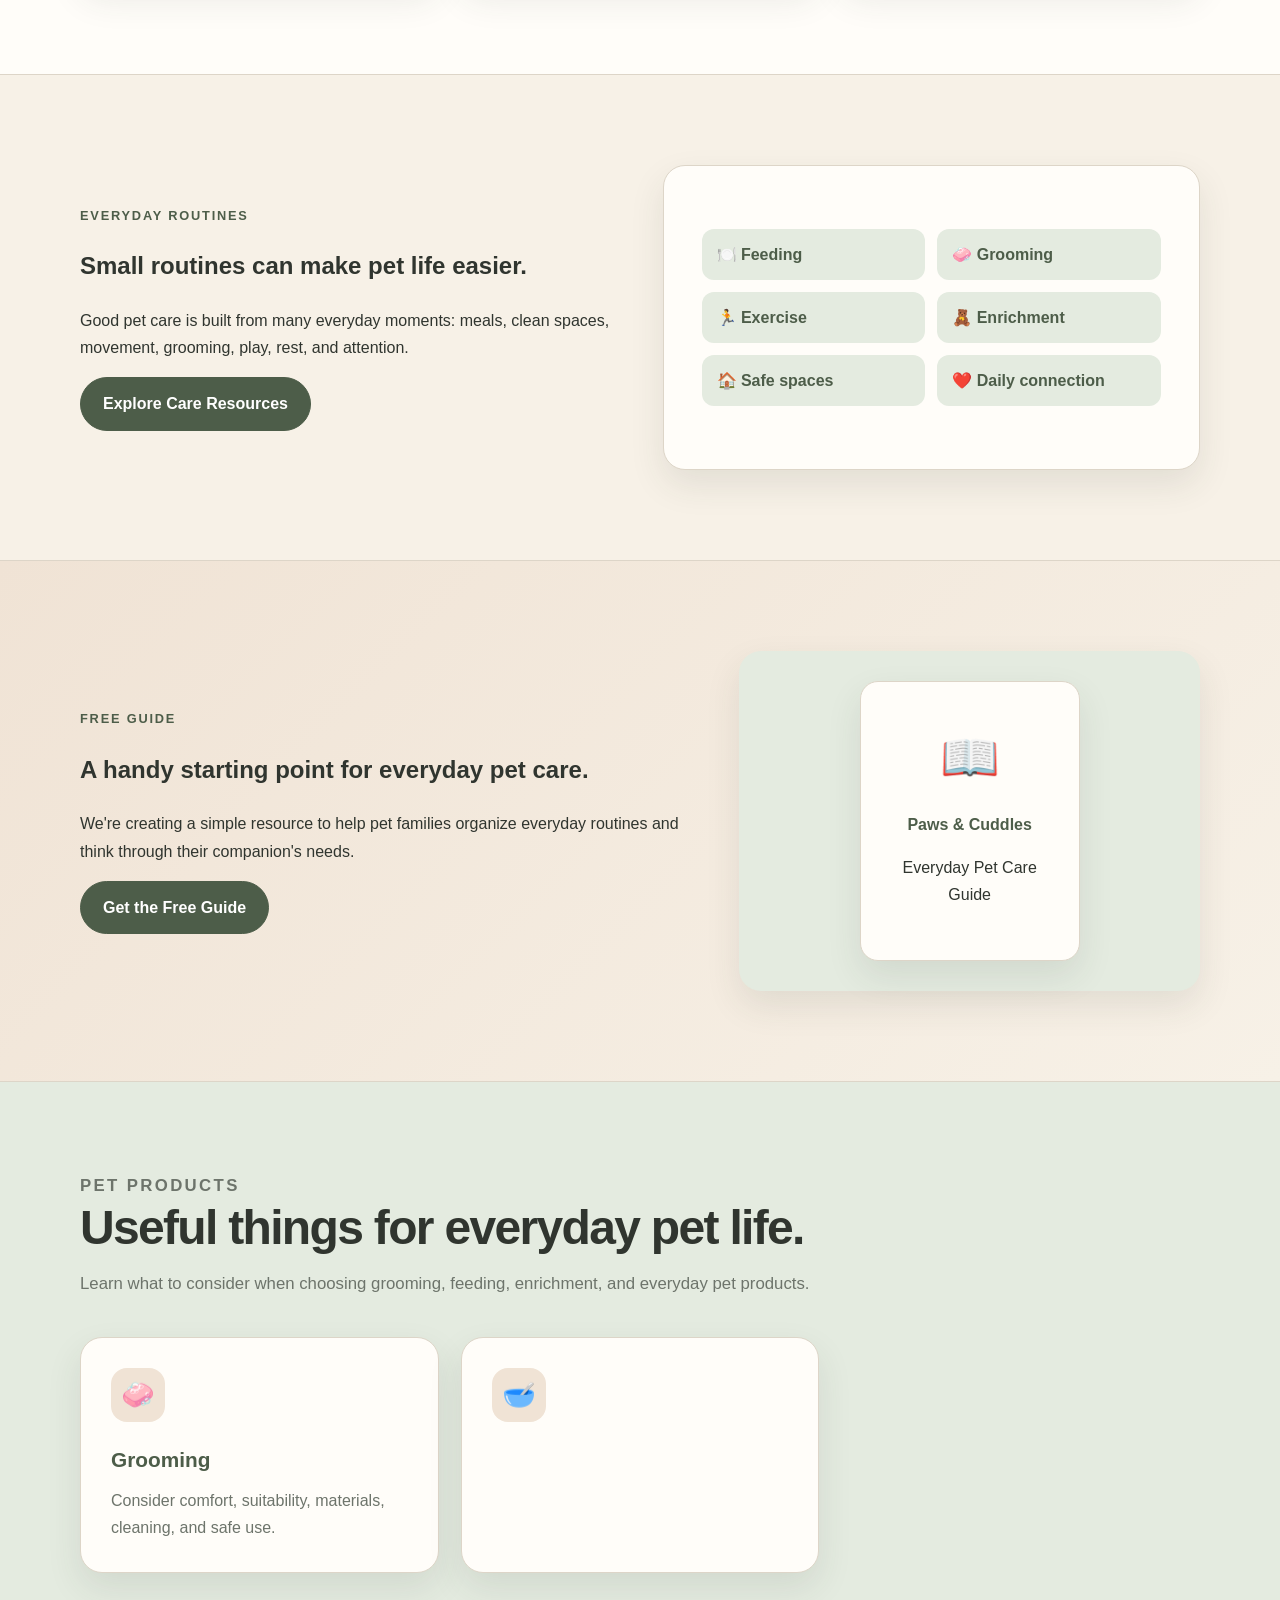
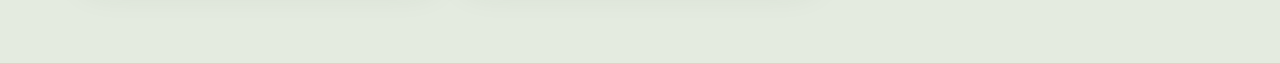
==== commit b4f3a028: "Update index.html" ====
--- a/index.html
+++ b/index.html
@@ -552,22 +552,31 @@
         </a>
 
         <nav class="main-nav" aria-label="Main navigation">
-            <a href="#home">Home</a>
-            <a href="#pet-care">Pet Care</a>
-            <a href="#guide">Free Guide</a>
-            <a href="#products">Products</a>
-            <a href="#about">About</a>
-            <a href="#contact">Contact</a>
+
+            <a href="index.html">Home</a>
+
+            <a href="pet-care.html">Pet Care</a>
+
+            <a href="free-guide.html">Free Guide</a>
+
+            <a href="products.html">Products</a>
+
+            <a href="about.html">About</a>
+
+            <a href="contact.html">Contact</a>
+
         </nav>
 
     </div>
 </header>
 
+
 <main>
 
     <!-- HERO -->
 
-    <section class="hero" id="home">
+    <section class="hero">
+
         <div class="container">
 
             <p class="eyebrow">
@@ -584,22 +593,25 @@
             </p>
 
             <div class="hero-actions">
-                <a href="#pet-care" class="button">
+
+                <a href="pet-care.html" class="button">
                     Explore Pet Care
                 </a>
 
-                <a href="#guide" class="button button-secondary">
+                <a href="free-guide.html" class="button button-secondary">
                     Get the Free Guide
                 </a>
+
             </div>
 
         </div>
+
     </section>
 
 
     <!-- PET CARE -->
 
-    <section class="section" id="pet-care">
+    <section class="section">
 
         <div class="container">
 
@@ -621,9 +633,11 @@
 
             </div>
 
+
             <div class="card-grid">
 
                 <article class="card">
+
                     <div class="card-icon">🐶</div>
 
                     <h3>Dogs</h3>
@@ -633,9 +647,12 @@
                         enrichment, grooming, and comfortable
                         home life.
                     </p>
+
                 </article>
 
+
                 <article class="card">
+
                     <div class="card-icon">🐱</div>
 
                     <h3>Cats</h3>
@@ -645,9 +662,12 @@
                         enrichment, grooming, play, and
                         comfortable spaces.
                     </p>
+
                 </article>
 
+
                 <article class="card">
+
                     <div class="card-icon">🐰</div>
 
                     <h3>Rabbits</h3>
@@ -657,9 +677,12 @@
                         feeding, exercise, enrichment, and
                         everyday care.
                     </p>
+
                 </article>
 
+
                 <article class="card">
+
                     <div class="card-icon">🐦</div>
 
                     <h3>Birds</h3>
@@ -669,9 +692,12 @@
                         enrichment, feeding routines, and
                         daily interaction.
                     </p>
+
                 </article>
 
+
                 <article class="card">
+
                     <div class="card-icon">🐹</div>
 
                     <h3>Small Pets</h3>
@@ -681,9 +707,12 @@
                         their environments, enrichment, and
                         daily routines.
                     </p>
+
                 </article>
 
+
                 <article class="card">
+
                     <div class="card-icon">🦎</div>
 
                     <h3>Reptiles & Aquatic Pets</h3>
@@ -693,6 +722,7 @@
                         feeding routines, enrichment, and
                         responsible care.
                     </p>
+
                 </article>
 
             </div>
@@ -732,6 +762,7 @@
 
                 </div>
 
+
                 <div class="feature-box">
 
                     <ul class="pet-list">
@@ -761,7 +792,7 @@
 
     <!-- FREE GUIDE -->
 
-    <section class="section guide" id="guide">
+    <section class="section guide">
 
         <div class="container">
 
@@ -789,6 +820,7 @@
 
                 </div>
 
+
                 <div class="guide-art">
 
                     <div class="guide-card">
@@ -816,7 +848,7 @@
 
     <!-- PRODUCTS -->
 
-    <section class="section" id="products">
+    <section class="section section-sage">
 
         <div class="container">
 
@@ -837,6 +869,7 @@
 
             </div>
 
+
             <div class="card-grid">
 
                 <article class="card">
@@ -852,10 +885,9 @@
 
                 </article>
 
+
                 <article class="card">
 
                     <div class="card-icon">🥣</div>
 
-                    <h3>Feeding</h3>
-
-       
+    
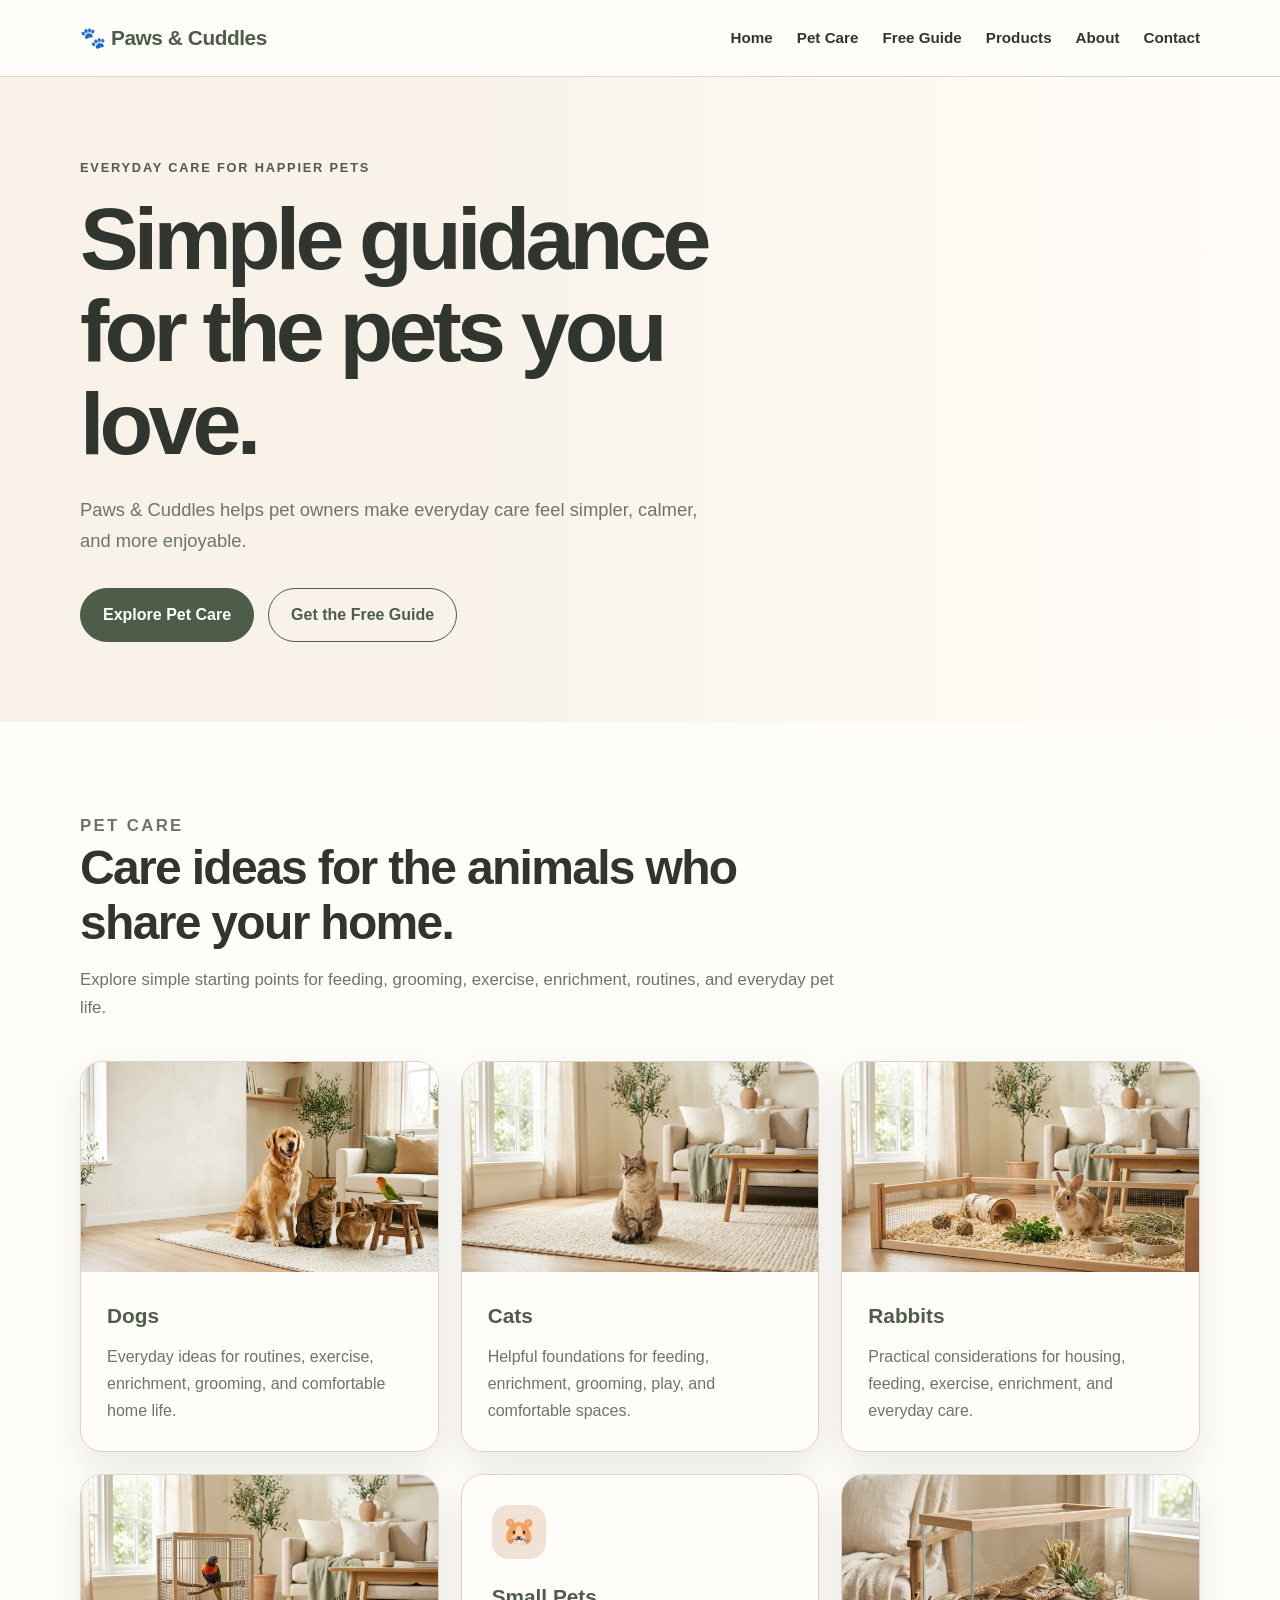
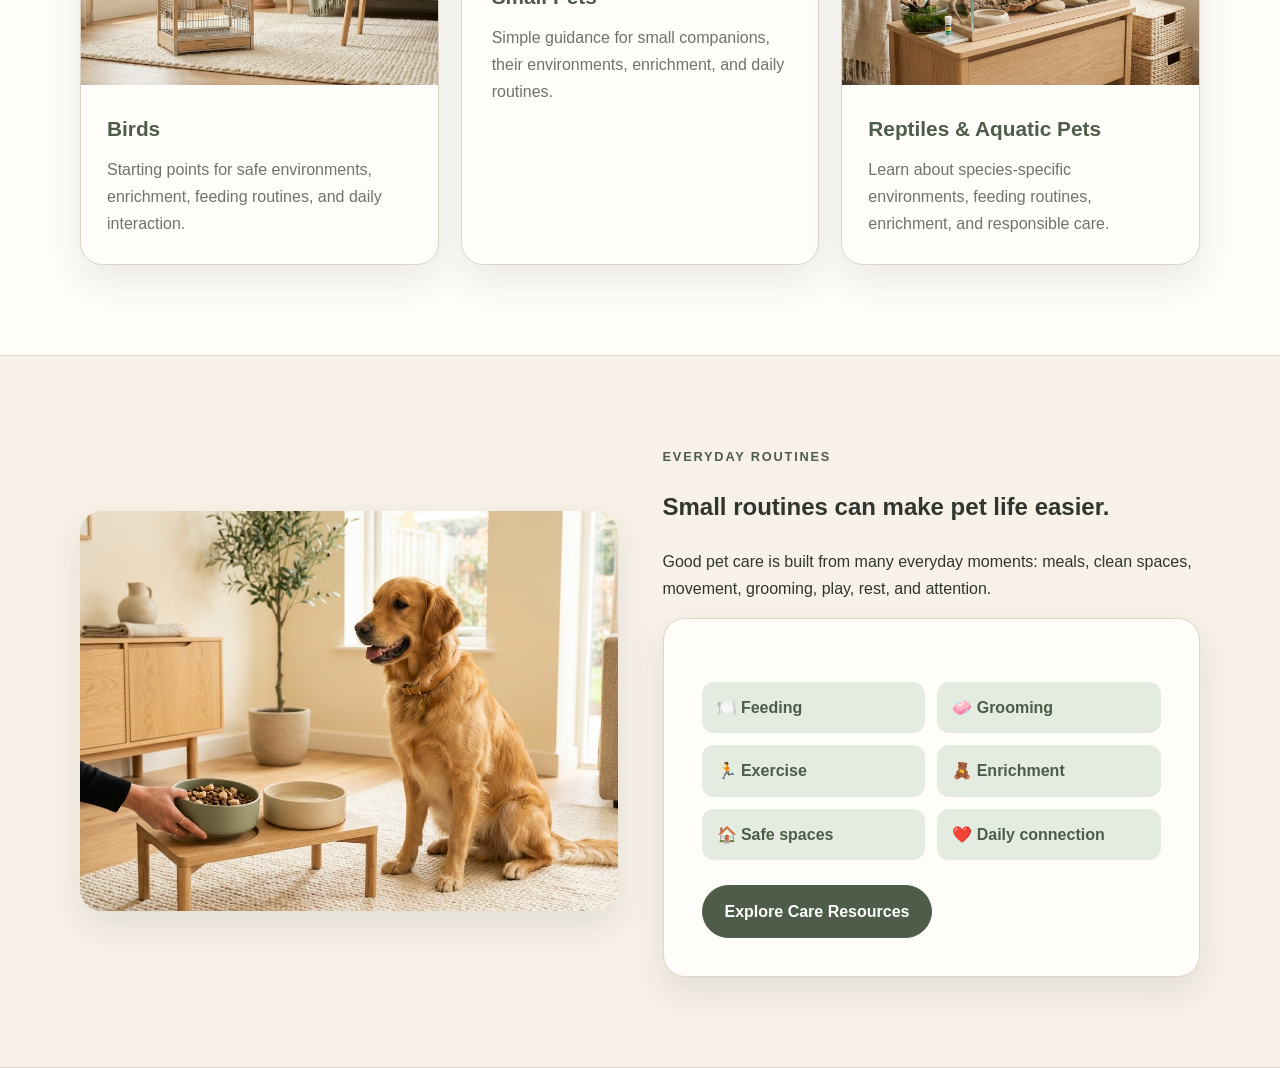
==== commit 07e7574d: "Update index.html" ====
--- a/index.html
+++ b/index.html
@@ -49,12 +49,13 @@
             line-height: 1.7;
         }
 
+        img {
+            max-width: 100%;
+            display: block;
+        }
+
         a {
             color: var(--sage-dark);
-            text-decoration: none;
-        }
-
-        a:hover {
             text-decoration: none;
         }
 
@@ -111,28 +112,24 @@
             min-height: 620px;
             display: flex;
             align-items: center;
+            padding: 80px 0;
             background:
-                radial-gradient(
-                    circle at 85% 25%,
-                    rgba(154, 118, 89, 0.18),
-                    transparent 24%
+                linear-gradient(
+                    90deg,
+                    rgba(247, 241, 231, 0.96) 0%,
+                    rgba(247, 241, 231, 0.86) 38%,
+                    rgba(247, 241, 231, 0.35) 68%,
+                    rgba(247, 241, 231, 0.08) 100%
                 ),
-                radial-gradient(
-                    circle at 75% 80%,
-                    rgba(113, 128, 107, 0.20),
-                    transparent 30%
-                ),
-                linear-gradient(
-                    135deg,
-                    #f7f1e7,
-                    #e9efe5
-                );
-            padding: 100px 0;
+                url("images/hero/179104249002.jpg") center/cover no-repeat;
         }
 
         .hero .container {
-            max-width: 900px;
-            text-align: center;
+            max-width: 1120px;
+        }
+
+        .hero-content {
+            max-width: 650px;
         }
 
         .eyebrow {
@@ -145,8 +142,7 @@
         }
 
         .hero h1 {
-            max-width: 850px;
-            margin: 0 auto 24px;
+            margin: 0 0 24px;
             color: var(--text);
             font-size: clamp(2.7rem, 7vw, 5.5rem);
             line-height: 1.05;
@@ -154,15 +150,14 @@
         }
 
         .hero-description {
-            max-width: 690px;
-            margin: 0 auto 32px;
+            max-width: 650px;
+            margin: 0 0 32px;
             color: var(--muted);
             font-size: 1.15rem;
         }
 
         .hero-actions {
             display: flex;
-            justify-content: center;
             flex-wrap: wrap;
             gap: 14px;
         }
@@ -233,7 +228,7 @@
             font-size: 1.05rem;
         }
 
-        /* CARDS */
+        /* IMAGE CARDS */
 
         .card-grid {
             display: grid;
@@ -242,7 +237,7 @@
         }
 
         .card {
-            padding: 30px;
+            overflow: hidden;
             background: var(--white);
             border: 1px solid var(--border);
             border-radius: var(--radius);
@@ -252,6 +247,31 @@
 
         .card:hover {
             transform: translateY(-4px);
+        }
+
+        .card-image {
+            width: 100%;
+            height: 210px;
+            object-fit: cover;
+        }
+
+        .card-content {
+            padding: 26px;
+        }
+
+        .card h3 {
+            margin: 0 0 10px;
+            color: var(--sage-dark);
+            font-size: 1.3rem;
+        }
+
+        .card p {
+            margin: 0;
+            color: var(--muted);
+        }
+
+        .emoji-card {
+            padding: 30px;
         }
 
         .card-icon {
@@ -266,17 +286,6 @@
             font-size: 1.7rem;
         }
 
-        .card h3 {
-            margin: 0 0 10px;
-            color: var(--sage-dark);
-            font-size: 1.3rem;
-        }
-
-        .card p {
-            margin: 0;
-            color: var(--muted);
-        }
-
         /* FEATURE */
 
         .feature {
@@ -284,6 +293,14 @@
             grid-template-columns: 1fr 1fr;
             gap: 45px;
             align-items: center;
+        }
+
+        .feature-image {
+            width: 100%;
+            min-height: 400px;
+            object-fit: cover;
+            border-radius: var(--radius);
+            box-shadow: var(--shadow);
         }
 
         .feature-box {
@@ -340,43 +357,45 @@
         }
 
         .guide-art {
+            overflow: hidden;
             min-height: 280px;
-            display: flex;
-            align-items: center;
-            justify-content: center;
-            padding: 30px;
             border-radius: var(--radius);
             background: var(--sage-light);
             box-shadow: var(--shadow);
         }
 
-        .guide-card {
-            width: 220px;
-            padding: 35px 25px;
-            background: var(--white);
-            border: 1px solid var(--border);
-            border-radius: 18px;
+        .guide-art img {
+            width: 100%;
+            height: 320px;
+            object-fit: cover;
+        }
+
+        /* PRODUCTS */
+
+        .product-image {
+            width: 100%;
+            height: 220px;
+            object-fit: cover;
+        }
+
+        /* ABOUT */
+
+        .about-box {
+            display: grid;
+            grid-template-columns: 1fr 1fr;
+            gap: 45px;
+            align-items: center;
+        }
+
+        .about-image {
+            width: 100%;
+            height: 380px;
+            object-fit: cover;
+            border-radius: var(--radius);
             box-shadow: var(--shadow);
-            text-align: center;
-        }
-
-        .guide-card span {
-            display: block;
-            margin-bottom: 12px;
-            font-size: 3rem;
-        }
-
-        .guide-card strong {
-            color: var(--sage-dark);
-        }
-
-        /* ABOUT */
-
-        .about-box {
-            max-width: 850px;
-        }
-
-        .about-box p {
+        }
+
+        .about-text p {
             color: var(--muted);
             font-size: 1.05rem;
         }
@@ -463,13 +482,13 @@
             }
 
             .feature,
-            .guide-box {
+            .guide-box,
+            .about-box {
                 grid-template-columns: 1fr;
             }
 
             .hero {
                 min-height: auto;
-                padding: 80px 0;
             }
         }
 
@@ -499,6 +518,12 @@
 
             .hero {
                 padding: 70px 0;
+                background:
+                    linear-gradient(
+                        rgba(247, 241, 231, 0.86),
+                        rgba(247, 241, 231, 0.88)
+                    ),
+                    url("images/hero/179104249002.jpg") center/cover no-repeat;
             }
 
             .hero h1 {
@@ -522,10 +547,6 @@
             }
 
             .card-grid {
-                grid-template-columns: 1fr;
-            }
-
-            .pet-list {
                 grid-template-columns: 1fr;
             }
 
@@ -538,6 +559,12 @@
                 grid-template-columns: 1fr;
                 gap: 25px;
             }
+
+            .about-image,
+            .feature-image {
+                min-height: 280px;
+                height: 280px;
+            }
         }
     </style>
 </head>
@@ -552,19 +579,12 @@
         </a>
 
         <nav class="main-nav" aria-label="Main navigation">
-
             <a href="index.html">Home</a>
-
             <a href="pet-care.html">Pet Care</a>
-
             <a href="free-guide.html">Free Guide</a>
-
             <a href="products.html">Products</a>
-
             <a href="about.html">About</a>
-
             <a href="contact.html">Contact</a>
-
         </nav>
 
     </div>
@@ -579,28 +599,32 @@
 
         <div class="container">
 
-            <p class="eyebrow">
-                Everyday care for happier pets
-            </p>
-
-            <h1>
-                Simple guidance for the pets you love.
-            </h1>
-
-            <p class="hero-description">
-                Paws & Cuddles helps pet owners make everyday care
-                feel simpler, calmer, and more enjoyable.
-            </p>
-
-            <div class="hero-actions">
-
-                <a href="pet-care.html" class="button">
-                    Explore Pet Care
-                </a>
-
-                <a href="free-guide.html" class="button button-secondary">
-                    Get the Free Guide
-                </a>
+            <div class="hero-content">
+
+                <p class="eyebrow">
+                    Everyday care for happier pets
+                </p>
+
+                <h1>
+                    Simple guidance for the pets you love.
+                </h1>
+
+                <p class="hero-description">
+                    Paws & Cuddles helps pet owners make everyday care
+                    feel simpler, calmer, and more enjoyable.
+                </p>
+
+                <div class="hero-actions">
+
+                    <a href="pet-care.html" class="button">
+                        Explore Pet Care
+                    </a>
+
+                    <a href="free-guide.html" class="button button-secondary">
+                        Get the Free Guide
+                    </a>
+
+                </div>
 
             </div>
 
@@ -638,67 +662,101 @@
 
                 <article class="card">
 
-                    <div class="card-icon">🐶</div>
-
-                    <h3>Dogs</h3>
-
-                    <p>
-                        Everyday ideas for routines, exercise,
-                        enrichment, grooming, and comfortable
-                        home life.
-                    </p>
+                    <img
+                        class="card-image"
+                        src="images/pets/1791042490020.jpg"
+                        alt="Happy dog relaxing at home"
+                    >
+
+                    <div class="card-content">
+
+                        <h3>Dogs</h3>
+
+                        <p>
+                            Everyday ideas for routines, exercise,
+                            enrichment, grooming, and comfortable
+                            home life.
+                        </p>
+
+                    </div>
 
                 </article>
 
 
                 <article class="card">
 
-                    <div class="card-icon">🐱</div>
-
-                    <h3>Cats</h3>
-
-                    <p>
-                        Helpful foundations for feeding,
-                        enrichment, grooming, play, and
-                        comfortable spaces.
-                    </p>
+                    <img
+                        class="card-image"
+                        src="images/pets/1791044368545.jpg"
+                        alt="Calm cat relaxing at home"
+                    >
+
+                    <div class="card-content">
+
+                        <h3>Cats</h3>
+
+                        <p>
+                            Helpful foundations for feeding,
+                            enrichment, grooming, play, and
+                            comfortable spaces.
+                        </p>
+
+                    </div>
 
                 </article>
 
 
                 <article class="card">
 
-                    <div class="card-icon">🐰</div>
-
-                    <h3>Rabbits</h3>
-
-                    <p>
-                        Practical considerations for housing,
-                        feeding, exercise, enrichment, and
-                        everyday care.
-                    </p>
+                    <img
+                        class="card-image"
+                        src="images/pets/1791044374200.jpg"
+                        alt="Healthy rabbit in an indoor habitat"
+                    >
+
+                    <div class="card-content">
+
+                        <h3>Rabbits</h3>
+
+                        <p>
+                            Practical considerations for housing,
+                            feeding, exercise, enrichment, and
+                            everyday care.
+                        </p>
+
+                    </div>
 
                 </article>
 
 
                 <article class="card">
 
-                    <div class="card-icon">🐦</div>
-
-                    <h3>Birds</h3>
-
-                    <p>
-                        Starting points for safe environments,
-                        enrichment, feeding routines, and
-                        daily interaction.
-                    </p>
+                    <img
+                        class="card-image"
+                        src="images/pets/1791044380316.jpg"
+                        alt="Colorful pet bird"
+                    >
+
+                    <div class="card-content">
+
+                        <h3>Birds</h3>
+
+                        <p>
+                            Starting points for safe environments,
+                            enrichment, feeding routines, and
+                            daily interaction.
+                        </p>
+
+                    </div>
 
                 </article>
 
 
-                <article class="card">
-
-                    <div class="card-icon">🐹</div>
+                <article class="card emoji-card">
+
+                    <div class="card-icon">
+                        🐹
+                    </div>
 
                     <h3>Small Pets</h3>
 
@@ -713,15 +771,23 @@
 
                 <article class="card">
 
-                    <div class="card-icon">🦎</div>
-
-                    <h3>Reptiles & Aquatic Pets</h3>
-
-                    <p>
-                        Learn about species-specific environments,
-                        feeding routines, enrichment, and
-                        responsible care.
-                    </p>
+                    <img
+                        class="card-image"
+                        src="images/pets/1791044478403.jpg"
+                        alt="Healthy pet lizard"
+                    >
+
+                    <div class="card-content">
+
+                        <h3>Reptiles & Aquatic Pets</h3>
+
+                        <p>
+                            Learn about species-specific environments,
+                            feeding routines, enrichment, and
+                            responsible care.
+                        </p>
+
+                    </div>
 
                 </article>
 
@@ -739,6 +805,12 @@
         <div class="container">
 
             <div class="feature">
+
+                <img
+                    class="feature-image"
+                    src="images/care/1791045524822.jpg"
+                    alt="Pet feeding area with food and water bowls"
+                >
 
                 <div>
 
@@ -756,138 +828,28 @@
                         grooming, play, rest, and attention.
                     </p>
 
-                    <a href="pet-care.html" class="button">
-                        Explore Care Resources
-                    </a>
-
-                </div>
-
-
-                <div class="feature-box">
-
-                    <ul class="pet-list">
-
-                        <li>🍽️ Feeding</li>
-
-                        <li>🧼 Grooming</li>
-
-                        <li>🏃 Exercise</li>
-
-                        <li>🧸 Enrichment</li>
-
-                        <li>🏠 Safe spaces</li>
-
-                        <li>❤️ Daily connection</li>
-
-                    </ul>
-
-                </div>
-
-            </div>
-
-        </div>
-
-    </section>
-
-
-    <!-- FREE GUIDE -->
-
-    <section class="section guide">
-
-        <div class="container">
-
-            <div class="guide-box">
-
-                <div>
-
-                    <p class="eyebrow">
-                        Free Guide
-                    </p>
-
-                    <h2>
-                        A handy starting point for everyday pet care.
-                    </h2>
-
-                    <p>
-                        We're creating a simple resource to help
-                        pet families organize everyday routines
-                        and think through their companion's needs.
-                    </p>
-
-                    <a href="free-guide.html" class="button">
-                        Get the Free Guide
-                    </a>
-
-                </div>
-
-
-                <div class="guide-art">
-
-                    <div class="guide-card">
-
-                        <span>📖</span>
-
-                        <strong>
-                            Paws & Cuddles
-                        </strong>
-
-                        <p>
-                            Everyday Pet Care Guide
-                        </p>
+                    <div class="feature-box">
+
+                        <ul class="pet-list">
+
+                            <li>🍽️ Feeding</li>
+
+                            <li>🧼 Grooming</li>
+
+                            <li>🏃 Exercise</li>
+
+                            <li>🧸 Enrichment</li>
+
+                            <li>🏠 Safe spaces</li>
+
+                            <li>❤️ Daily connection</li>
+
+                        </ul>
+
+                        <a href="pet-care.html" class="button">
+                            Explore Care Resources
+                        </a>
 
                     </div>
 
-                </div>
-
-            </div>
-
-        </div>
-
-    </section>
-
-
-    <!-- PRODUCTS -->
-
-    <section class="section section-sage">
-
-        <div class="container">
-
-            <div class="section-heading">
-
-                <p class="eyebrow">
-                    Pet Products
-                </p>
-
-                <h2>
-                    Useful things for everyday pet life.
-                </h2>
-
-                <p>
-                    Learn what to consider when choosing grooming,
-                    feeding, enrichment, and everyday pet products.
-                </p>
-
-            </div>
-
-
-            <div class="card-grid">
-
-                <article class="card">
-
-                    <div class="card-icon">🧼</div>
-
-                    <h3>Grooming</h3>
-
-                    <p>
-                        Consider comfort, suitability, materials,
-                        cleaning, and safe use.
-                    </p>
-
-                </article>
-
-
-                <article class="card">
-
-                    <div class="card-icon">🥣</div>
-
     
